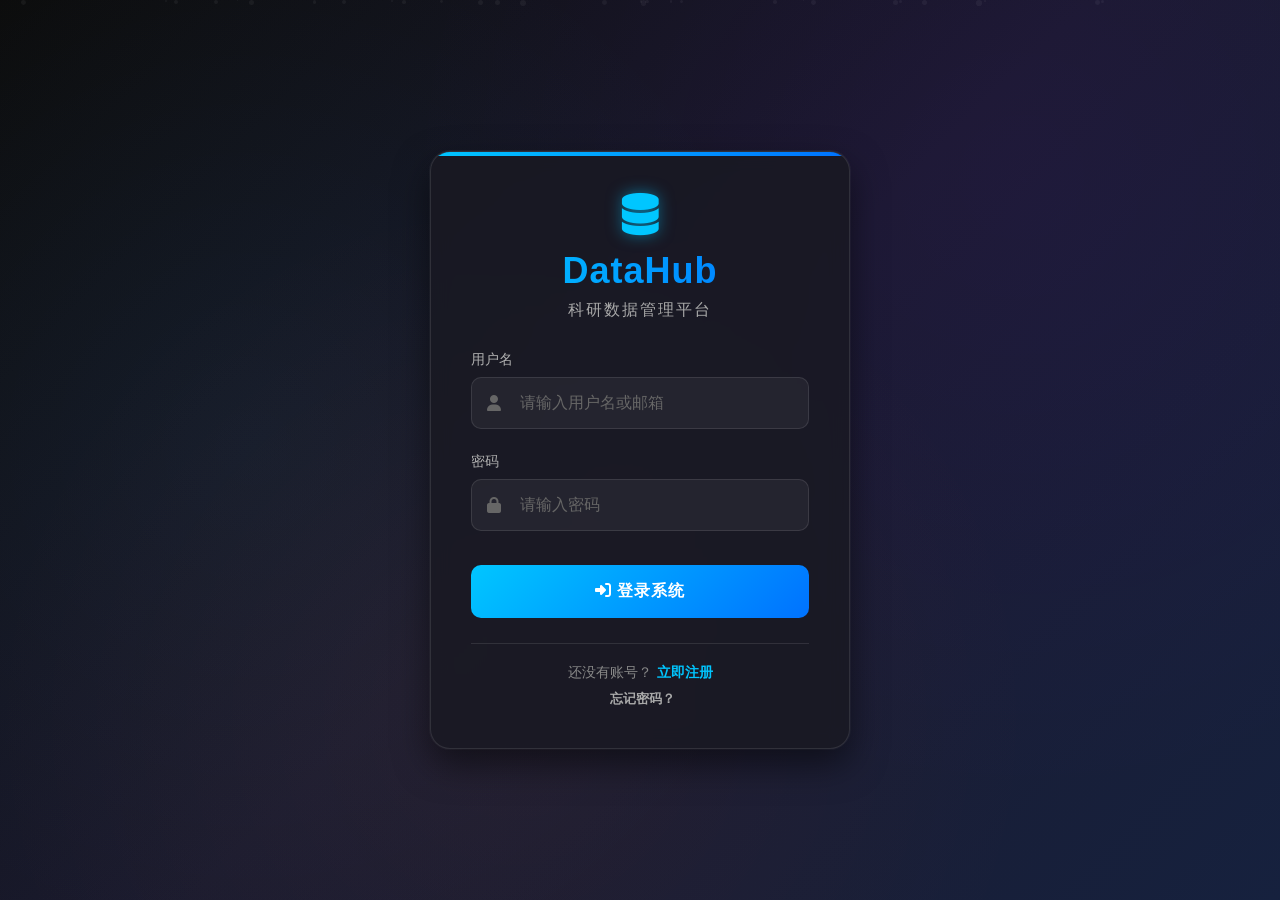
==== task-teachers.html @ cff041da "Initial commit" ====
<!DOCTYPE html>
<html lang="zh-CN">
<head>
    <meta charset="UTF-8">
    <meta name="viewport" content="width=device-width, initial-scale=1.0">
    <title>教师列表 - DataHub 科研数据管理平台</title>
    <link rel="stylesheet" href="https://cdnjs.cloudflare.com/ajax/libs/font-awesome/6.4.0/css/all.min.css">
    <style>
        * {
            margin: 0;
            padding: 0;
            box-sizing: border-box;
            font-family: 'Segoe UI', 'Microsoft YaHei', sans-serif;
        }

        body {
            background: linear-gradient(135deg, #0c0c0c 0%, #1a1a2e 50%, #16213e 100%);
            color: #e0e0e0;
            min-height: 100vh;
            overflow-x: hidden;
        }

        /* 导航栏 */
        .navbar {
            background: rgba(25, 25, 35, 0.95);
            backdrop-filter: blur(10px);
            border-bottom: 1px solid rgba(255, 255, 255, 0.1);
            padding: 15px 30px;
            position: sticky;
            top: 0;
            z-index: 100;
            box-shadow: 0 5px 20px rgba(0, 0, 0, 0.3);
        }

        .nav-container {
            max-width: 1400px;
            margin: 0 auto;
            display: flex;
            justify-content: space-between;
            align-items: center;
        }

        .nav-title {
            font-size: 24px;
            font-weight: 700;
            background: linear-gradient(to right, #00c6ff, #0072ff);
            -webkit-background-clip: text;
            background-clip: text;
            color: transparent;
            display: flex;
            align-items: center;
            gap: 10px;
        }

        .nav-title i {
            font-size: 26px;
        }

        .nav-user {
            display: flex;
            align-items: center;
            gap: 20px;
        }

        #userInfo {
            display: flex;
            align-items: center;
            gap: 8px;
            padding: 8px 16px;
            background: rgba(255, 255, 255, 0.05);
            border-radius: 10px;
            border: 1px solid rgba(255, 255, 255, 0.1);
            font-size: 14px;
            cursor: pointer;
            user-select: none;
            transition: background 0.2s ease;
        }

        #userInfo:hover {
            background: rgba(255, 255, 255, 0.08);
        }

        #userInfo i {
            color: #00c6ff;
        }

        /* 主容器 */
        .main-container {
            max-width: 1400px;
            margin: 30px auto;
            padding: 0 30px;
        }

        /* 页面头部 */
        .page-header {
            display: flex;
            justify-content: space-between;
            align-items: center;
            margin-bottom: 30px;
            padding-bottom: 20px;
            border-bottom: 1px solid rgba(255, 255, 255, 0.1);
        }

        .page-header h2 {
            font-size: 28px;
            font-weight: 600;
            display: flex;
            align-items: center;
            gap: 15px;
        }

        .page-header h2 i {
            color: #00c6ff;
            font-size: 24px;
        }

        /* 操作按钮区域 */
        .action-buttons {
            display: flex;
            gap: 15px;
            flex-wrap: wrap;
        }

        /* 按钮样式 */
        .btn {
            padding: 12px 24px;
            border: none;
            border-radius: 10px;
            font-size: 14px;
            font-weight: 600;
            cursor: pointer;
            transition: all 0.3s ease;
            display: inline-flex;
            align-items: center;
            justify-content: center;
            gap: 8px;
            letter-spacing: 0.5px;
            text-decoration: none;
        }

        .btn-primary {
            background: linear-gradient(135deg, #00c6ff 0%, #0072ff 100%);
            color: white;
        }

        .btn-primary:hover {
            background: linear-gradient(135deg, #00b4e6 0%, #0066cc 100%);
            transform: translateY(-2px);
            box-shadow: 0 7px 14px rgba(0, 114, 255, 0.3);
        }

        .btn-secondary {
            background: rgba(255, 255, 255, 0.08);
            color: #e0e0e0;
            border: 1px solid rgba(255, 255, 255, 0.2);
        }

        .btn-secondary:hover {
            background: rgba(255, 255, 255, 0.12);
            transform: translateY(-2px);
            box-shadow: 0 5px 10px rgba(0, 0, 0, 0.2);
        }

        .btn-success {
            background: linear-gradient(135deg, #2ed573 0%, #1dd1a1 100%);
            color: white;
        }

        .btn-success:hover {
            background: linear-gradient(135deg, #29c469 0%, #1ac095 100%);
            transform: translateY(-2px);
            box-shadow: 0 7px 14px rgba(46, 213, 115, 0.3);
        }

        .download-btn {
            padding: 8px 16px;
            border-radius: 8px;
            border: 1px solid rgba(255, 255, 255, 0.15);
            background: rgba(255, 255, 255, 0.05);
            color: #e0e0e0;
            font-size: 13px;
            cursor: pointer;
            display: inline-flex;
            align-items: center;
            gap: 6px;
            transition: all 0.3s ease;
        }

        .download-btn:hover:not(:disabled) {
            background: rgba(0, 198, 255, 0.15);
            color: #00c6ff;
            border-color: rgba(0, 198, 255, 0.4);
        }

        .download-btn:disabled {
            opacity: 0.5;
            cursor: not-allowed;
        }

        .text-muted {
            color: #7a7a7a;
            font-size: 13px;
        }

        /* 筛选区域 */
        .filter-section {
            background: rgba(25, 25, 35, 0.7);
            border-radius: 15px;
            padding: 25px;
            margin-bottom: 30px;
            border: 1px solid rgba(255, 255, 255, 0.1);
            box-shadow: 0 10px 20px rgba(0, 0, 0, 0.2);
            display: flex;
            align-items: center;
            gap: 20px;
            flex-wrap: wrap;
        }

        .filter-group {
            display: flex;
            align-items: center;
            gap: 12px;
        }

        .filter-group label {
            font-size: 14px;
            font-weight: 500;
            color: #b0b0b0;
            display: flex;
            align-items: center;
            gap: 8px;
        }

        .filter-group label i {
            color: #00c6ff;
            font-size: 14px;
        }

        .filter-group select {
            padding: 12px 16px;
            background: rgba(20, 20, 30, 0.9) !important;
            border: 1px solid rgba(255, 255, 255, 0.1);
            border-radius: 10px;
            color: #fff;
            font-size: 14px;
            transition: all 0.3s ease;
            appearance: none;
            background-image: url("data:image/svg+xml;charset=UTF-8,%3csvg xmlns='http://www.w3.org/2000/svg' viewBox='0 0 24 24' fill='none' stroke='%23666' stroke-width='2' stroke-linecap='round' stroke-linejoin='round'%3e%3cpolyline points='6 9 12 15 18 9'%3e%3c/polyline%3e%3c/svg%3e");
            background-repeat: no-repeat;
            background-position: right 16px center;
            background-size: 16px;
            padding-right: 40px;
            min-width: 180px;
        }

        .filter-group select:focus {
            outline: none;
            border-color: #00c6ff;
            box-shadow: 0 0 0 2px rgba(0, 198, 255, 0.2);
            background-color: rgba(255, 255, 255, 0.08);
        }

        /* 表格容器 */
        .table-container {
            background: rgba(25, 25, 35, 0.7);
            border-radius: 15px;
            overflow: hidden;
            border: 1px solid rgba(255, 255, 255, 0.1);
            box-shadow: 0 10px 20px rgba(0, 0, 0, 0.2);
            margin-bottom: 30px;
        }

        /* 表格样式 */
        .data-table {
            width: 100%;
            border-collapse: collapse;
        }

        .data-table thead {
            background: rgba(0, 114, 255, 0.15);
            border-bottom: 2px solid rgba(0, 114, 255, 0.3);
        }

        .data-table th {
            padding: 18px 20px;
            text-align: left;
            font-weight: 600;
            color: #b0b0b0;
            font-size: 14px;
            text-transform: uppercase;
            letter-spacing: 1px;
            user-select: none;
        }

        .data-table tbody tr {
            border-bottom: 1px solid rgba(255, 255, 255, 0.05);
            transition: all 0.3s ease;
        }

        .data-table tbody tr:hover {
            background: rgba(255, 255, 255, 0.03);
        }

        .data-table td {
            padding: 18px 20px;
            font-size: 14px;
            vertical-align: middle;
        }

        /* 状态徽章 */
        .status-badge {
            display: inline-block;
            padding: 6px 16px;
            border-radius: 20px;
            font-size: 12px;
            font-weight: 600;
            text-align: center;
            min-width: 80px;
        }

        .status-pending {
            background: rgba(255, 193, 7, 0.15);
            color: #ffc107;
            border: 1px solid rgba(255, 193, 7, 0.3);
        }

        .status-submitted {
            background: rgba(46, 213, 115, 0.15);
            color: #2ed573;
            border: 1px solid rgba(46, 213, 115, 0.3);
        }

        .status-late {
            background: rgba(255, 71, 87, 0.15);
            color: #ff4757;
            border: 1px solid rgba(255, 71, 87, 0.3);
        }

        /* 加载状态 */
        .loading {
            text-align: center;
            padding: 50px !important;
            color: #888;
            font-size: 16px;
            display: flex;
            flex-direction: column;
            align-items: center;
            justify-content: center;
            gap: 15px;
        }

        .loading i {
            font-size: 32px;
            color: #00c6ff;
        }

        .empty-state {
            text-align: center;
            padding: 60px 20px;
            color: #888;
        }

        .empty-state i {
            font-size: 48px;
            margin-bottom: 20px;
            color: #444;
        }

        .empty-state h3 {
            font-size: 18px;
            margin-bottom: 10px;
            color: #aaa;
        }

        .empty-state p {
            font-size: 14px;
            margin-bottom: 20px;
        }

        /* 分页 */
        .pagination {
            display: flex;
            justify-content: center;
            align-items: center;
            gap: 10px;
            margin-top: 30px;
        }

        .pagination-btn {
            padding: 10px 16px;
            background: rgba(255, 255, 255, 0.05);
            border: 1px solid rgba(255, 255, 255, 0.1);
            border-radius: 8px;
            color: #e0e0e0;
            cursor: pointer;
            transition: all 0.3s ease;
            font-size: 14px;
            display: flex;
            align-items: center;
            gap: 6px;
        }

        .pagination-btn:hover:not(:disabled) {
            background: rgba(255, 255, 255, 0.1);
            transform: translateY(-2px);
        }

        .pagination-btn:disabled {
            opacity: 0.5;
            cursor: not-allowed;
        }

        .pagination-btn.active {
            background: linear-gradient(135deg, #00c6ff 0%, #0072ff 100%);
            color: white;
            border-color: transparent;
        }

        .pagination-info {
            font-size: 14px;
            color: #888;
            margin: 0 15px;
        }

        /* 错误消息 */
        .error-message {
            position: fixed;
            bottom: 20px;
            right: 20px;
            background: rgba(255, 71, 87, 0.1);
            border: 1px solid rgba(255, 71, 87, 0.3);
            border-radius: 10px;
            padding: 15px 20px;
            color: #ff6b6b;
            font-size: 14px;
            max-width: 400px;
            display: none;
            box-shadow: 0 5px 15px rgba(0, 0, 0, 0.3);
            z-index: 1000;
            animation: slideIn 0.3s ease;
        }

        .success-message {
            position: fixed;
            bottom: 20px;
            right: 20px;
            background: rgba(46, 213, 115, 0.1);
            border: 1px solid rgba(46, 213, 115, 0.3);
            border-radius: 10px;
            padding: 15px 20px;
            color: #2ed573;
            font-size: 14px;
            max-width: 400px;
            display: none;
            box-shadow: 0 5px 15px rgba(0, 0, 0, 0.3);
            z-index: 1000;
            animation: slideIn 0.3s ease;
        }

        @keyframes slideIn {
            from {
                transform: translateX(100%);
                opacity: 0;
            }
            to {
                transform: translateX(0);
                opacity: 1;
            }
        }

        /* 统计卡片 */
        .stats-cards {
            display: grid;
            grid-template-columns: repeat(auto-fit, minmax(200px, 1fr));
            gap: 20px;
            margin-bottom: 30px;
        }

        .stat-card {
            background: rgba(25, 25, 35, 0.7);
            border-radius: 15px;
            padding: 20px;
            border: 1px solid rgba(255, 255, 255, 0.1);
            transition: transform 0.3s ease;
        }

        .stat-card:hover {
            transform: translateY(-5px);
        }

        .stat-card i {
            font-size: 24px;
            margin-bottom: 15px;
        }

        .stat-card h3 {
            font-size: 14px;
            color: #b0b0b0;
            margin-bottom: 10px;
        }

        .stat-card .value {
            font-size: 28px;
            font-weight: 700;
            background: linear-gradient(to right, #00c6ff, #0072ff);
            -webkit-background-clip: text;
            background-clip: text;
            color: transparent;
        }

        .stat-card-pending i {
            color: #ffc107;
        }

        .stat-card-submitted i {
            color: #2ed573;
        }

        .stat-card-total i {
            color: #00c6ff;
        }

        .stat-card-late i {
            color: #ff4757;
        }

        /* 教师信息样式 */
        .teacher-info {
            display: flex;
            align-items: center;
            gap: 12px;
        }

        .teacher-avatar {
            width: 40px;
            height: 40px;
            border-radius: 50%;
            background: linear-gradient(135deg, #00c6ff, #0072ff);
            display: flex;
            align-items: center;
            justify-content: center;
            color: white;
            font-weight: 600;
            font-size: 16px;
        }

        .teacher-details {
            display: flex;
            flex-direction: column;
        }

        .teacher-name {
            font-weight: 600;
            color: #fff;
        }

        .teacher-id {
            font-size: 12px;
            color: #888;
        }

        /* 响应式设计 */
        @media (max-width: 768px) {
            .nav-container {
                flex-direction: column;
                gap: 15px;
            }
            
            .nav-user {
                width: 100%;
                justify-content: space-between;
            }
            
            .page-header {
                flex-direction: column;
                align-items: flex-start;
                gap: 20px;
            }
            
            .page-header h2 {
                font-size: 24px;
            }
            
            .action-buttons {
                width: 100%;
                justify-content: flex-start;
            }
            
            .action-buttons .btn {
                flex: 1;
                min-width: 140px;
                justify-content: center;
            }
            
            .filter-section {
                flex-direction: column;
                align-items: flex-start;
                gap: 15px;
            }
            
            .filter-group {
                width: 100%;
            }
            
            .filter-group select {
                flex: 1;
            }
            
            .data-table {
                display: block;
                overflow-x: auto;
            }
            
            .stats-cards {
                grid-template-columns: repeat(2, 1fr);
            }
        }

        @media (max-width: 480px) {
            .main-container {
                padding: 0 15px;
            }
            
            .navbar {
                padding: 15px;
            }
            
            .action-buttons {
                flex-direction: column;
            }
            
            .action-buttons .btn {
                width: 100%;
            }
            
            .stats-cards {
                grid-template-columns: 1fr;
            }
            
            .pagination {
                flex-wrap: wrap;
            }
        }
    </style>
</head>
<body>
    <!-- 导航栏 -->
    <nav class="navbar">
        <div class="nav-container">
            <h1 class="nav-title">
                <i class="fas fa-database"></i>
                DataHub
            </h1>
            <div class="nav-user">
                <div id="userInfo">
                    <i class="fas fa-user-circle"></i>
                    <span>科研秘书 - 张伟</span>
                </div>
                <button id="logoutBtn" class="btn btn-secondary">
                    <i class="fas fa-sign-out-alt"></i>
                    退出登录
                </button>
            </div>
        </div>
    </nav>

    <!-- 主内容区 -->
    <div class="main-container">
        <!-- 页面标题和操作 -->
        <div class="page-header">
            <h2 id="taskTitle">
                <i class="fas fa-chalkboard-teacher"></i>
                <span id="dynamicTaskName">科研数据收集</span> - 教师列表
            </h2>
            <div class="action-buttons">
                <button id="remindBtn" class="btn btn-primary">
                    <i class="fas fa-bell"></i>
                    提醒未提交教师
                </button>
                <button id="exportBtn" class="btn btn-success">
                    <i class="fas fa-file-export"></i>
                    导出提交
                </button>
                <a href="tasks.html" class="btn btn-secondary">
                    <i class="fas fa-arrow-left"></i>
                    返回列表
                </a>
            </div>
        </div>

        <!-- 统计卡片 -->
        <div class="stats-cards">
            <div class="stat-card stat-card-total">
                <i class="fas fa-users"></i>
                <h3>总教师数</h3>
                <div class="value" id="totalTeachers">0</div>
            </div>
            <div class="stat-card stat-card-submitted">
                <i class="fas fa-check-circle"></i>
                <h3>已提交</h3>
                <div class="value" id="submittedTeachers">0</div>
            </div>
            <div class="stat-card stat-card-pending">
                <i class="fas fa-clock"></i>
                <h3>待提交</h3>
                <div class="value" id="pendingTeachers">0</div>
            </div>
            <div class="stat-card stat-card-late">
                <i class="fas fa-exclamation-triangle"></i>
                <h3>已逾期</h3>
                <div class="value" id="lateTeachers">0</div>
            </div>
        </div>

        <!-- 筛选区域 -->
        <div class="filter-section">
            <div class="filter-group">
                <label for="statusFilter">
                    <i class="fas fa-filter"></i>
                    提交状态：
                </label>
                <select id="statusFilter">
                    <option value="">全部状态</option>
                    <option value="Pending">待提交</option>
                    <option value="Submitted">已提交</option>
                    <option value="Late">已逾期</option>
                </select>
            </div>
            <button id="applyFilterBtn" class="btn btn-primary">
                <i class="fas fa-filter"></i>
                应用筛选
            </button>
        </div>

        <!-- 表格容器 -->
        <div class="table-container">
            <table class="data-table">
                <thead>
                    <tr>
                        <th>教师ID</th>
                        <th>姓名</th>
                        <th>邮箱</th>
                        <th>提交状态</th>
                        <th>提交时间</th>
                        <th>提交附件</th>
                    </tr>
                </thead>
                <tbody id="teacherTableBody">
                    <tr>
                        <td colspan="6" class="loading">
                            <i class="fas fa-spinner fa-spin"></i>
                            加载教师数据中...
                        </td>
                    </tr>
                </tbody>
            </table>
        </div>

        <!-- 分页 -->
        <div class="pagination" id="pagination">
            <button class="pagination-btn" id="prevPageBtn" disabled>
                <i class="fas fa-chevron-left"></i>
                上一页
            </button>
            <span class="pagination-info" id="pageInfo">第 1 页 / 共 1 页</span>
            <button class="pagination-btn" id="nextPageBtn" disabled>
                下一页
                <i class="fas fa-chevron-right"></i>
            </button>
        </div>
    </div>

    <!-- 消息区域 -->
    <div id="errorMessage" class="error-message"></div>
    <div id="successMessage" class="success-message"></div>


    <!-- 保留原有的外部JS文件引用 -->
    <script src="js/api.js"></script>
    <script src="js/auth.js"></script>
    <script src="js/task-teachers.js"></script>
</body>
</html>
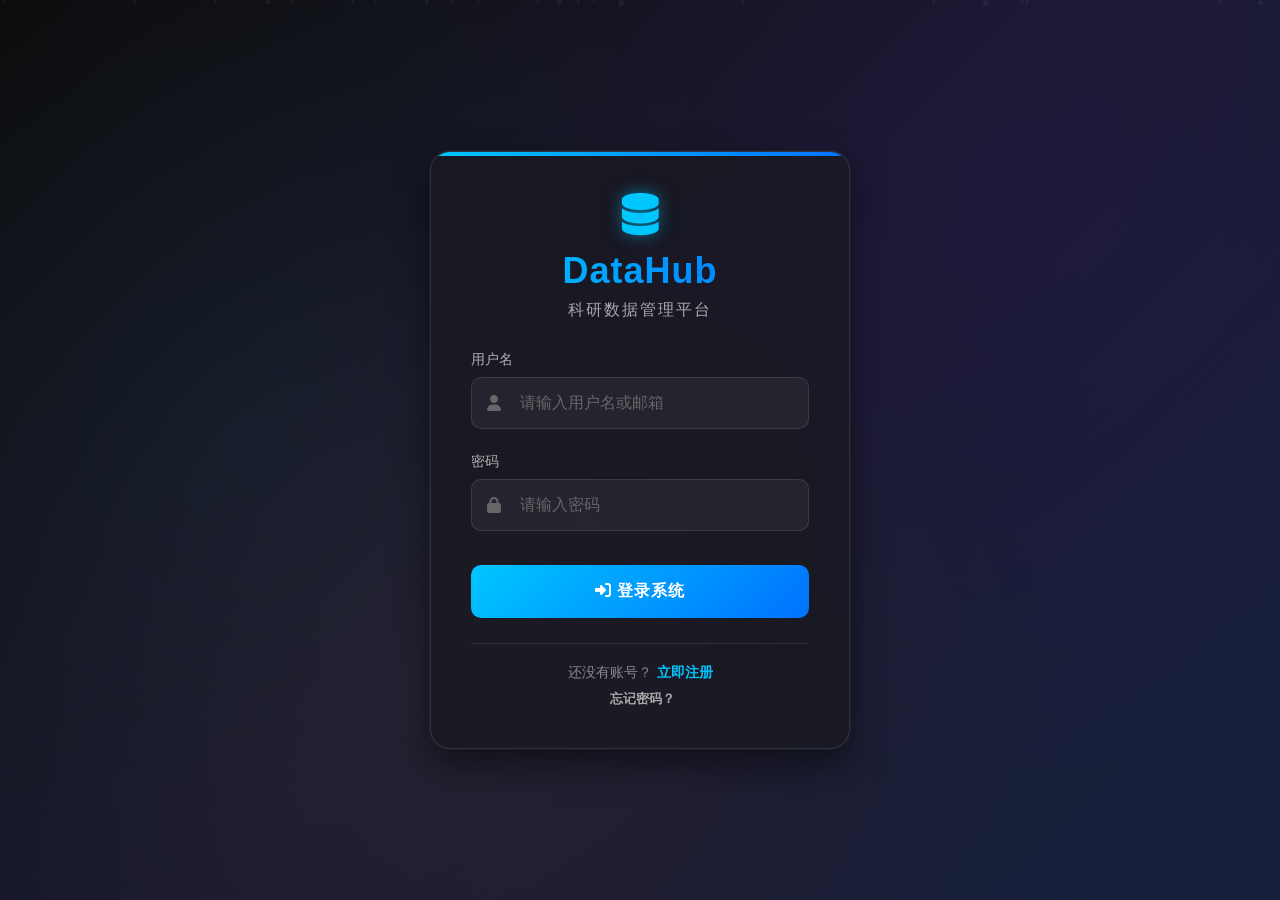
==== commit 18259875: "已逾期" ====
--- a/task-teachers.html
+++ b/task-teachers.html
@@ -705,11 +705,6 @@
                 <h3>待提交</h3>
                 <div class="value" id="pendingTeachers">0</div>
             </div>
-            <div class="stat-card stat-card-late">
-                <i class="fas fa-exclamation-triangle"></i>
-                <h3>已逾期</h3>
-                <div class="value" id="lateTeachers">0</div>
-            </div>
         </div>
 
         <!-- 筛选区域 -->
@@ -723,7 +718,6 @@
                     <option value="">全部状态</option>
                     <option value="Pending">待提交</option>
                     <option value="Submitted">已提交</option>
-                    <option value="Late">已逾期</option>
                 </select>
             </div>
             <button id="applyFilterBtn" class="btn btn-primary">
